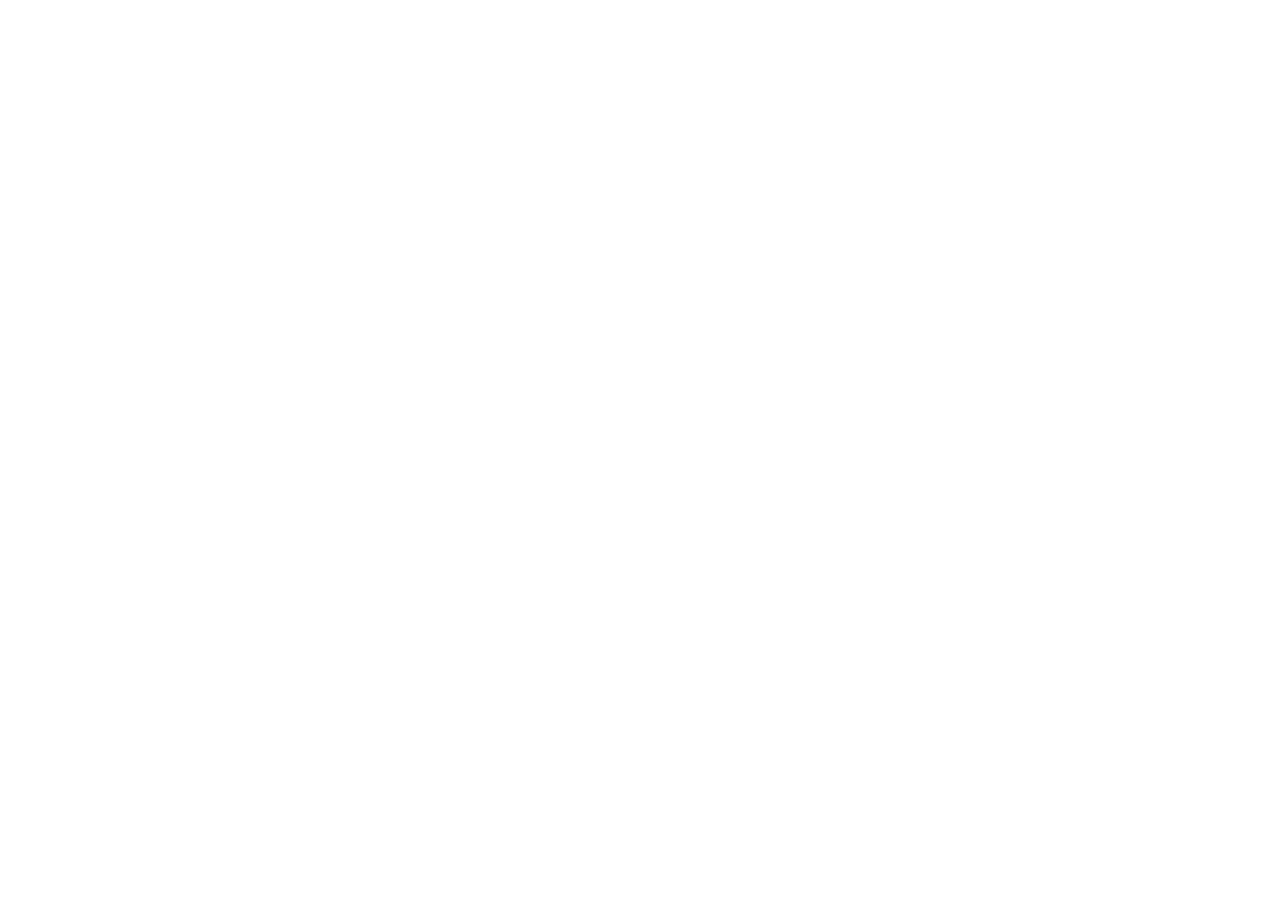
==== about.html @ 3f3650ba "V1.1 ALPHA - Replacing snake game with a random walk animation more well suited for this type of pag" ====
<!DOCTYPE html>
<!--[if lt IE 7]>      <html class="no-js lt-ie9 lt-ie8 lt-ie7"> <![endif]-->
<!--[if IE 7]>         <html class="no-js lt-ie9 lt-ie8"> <![endif]-->
<!--[if IE 8]>         <html class="no-js lt-ie9"> <![endif]-->
<!--[if gt IE 8]>      <html class="no-js"> <!-<![endif]-->
<html lang="pt-br">
    <head>
        <meta charset="utf-8">
        <meta http-equiv="X-UA-Compatible" content="IE=edge">
        <title>Gabriel Theophilo - Desenvolvedor Web</title>
        <meta name="description" content="Web developer Portfolio - Gabriel Theophilo">
        <meta name="viewport" content="width=device-width, initial-scale=1">
        <link rel="stylesheet" href="index.css">
        <link rel="preconnect" href="https://fonts.googleapis.com">
        <link rel="preconnect" href="https://fonts.gstatic.com" crossorigin>
        <link href="https://fonts.googleapis.com/css2?family=Bebas+Neue&display=swap" rel="stylesheet">
        <link rel="stylesheet" href="https://cdnjs.cloudflare.com/ajax/libs/font-awesome/6.5.2/css/all.min.css" integrity="sha512-SnH5WK+bZxgPHs44uWIX+LLJAJ9/2PkPKZ5QiAj6Ta86w+fsb2TkcmfRyVX3pBnMFcV7oQPJkl9QevSCWr3W6A==" crossorigin="anonymous" referrerpolicy="no-referrer" />
        
         <link rel="icon" type="image/x-icon" href="/assets/SVG/favicon.ico">
    </head>
    <body class="position-relative">
        <div id="root" class="position-absolute z-index-2 opacity-50"></div>
        <!--[if lt IE 7]>
            <p class="browsehappy">You are using an <strong>outdated</strong> browser. Please <a href="#">upgrade your browser</a> to improve your experience.</p>
        <![endif]-->
        <header>
            <div class="flex-apply flex-row justify-space-around">
                <div class="logo flex-apply flex-row gap-100">
                    <div class="position-relative width-100 height-100">
                        <img alt="logo" id="logo-img" src="./assets/SVG/logoName.svg" class="filter-white position-absolute top-0 left-zero full-width full-height"/>
                        <img alt="logo" id="logo-circle" src="./assets/SVG/logoCircle.svg" class="filter-white position-abolute top-0 left-zero z-index-plus-one full-width full-height rotate-apply-keyframe"/>
                    </div>
                    
                    <h1 id="logo-title" class="align-self-center">Gabriel Theophilo</h1>
                </div>
                <div class="pagelinks align-items-center flex-apply flex-row gap-5">
                    <div class="pagelink-group flex-apply flex-row align-items-baseline column-gap-05">
                        <a href="index.html" aria-label="Home" target="_blank" class="text-decoration-none color-inherit"><i class="fa-solid fa-house"></i></a>
                        <a href="index.html" aria-label="Home" target="_blank" class="text-decoration-none color-inherit"><p class="pagelink-title">Home</p></a>
                    </div>
                    <div class="pagelink-group flex-apply flex-row align-items-baseline column-gap-05">
                        <a href="about.html" aria-label="Sobre" target="_blank" class="text-decoration-none color-inherit"><i class="fa-solid fa-address-card"></i></a>
                        <a href="about.html" aria-label="Sobre" target="_blank" class="text-decoration-none color-inherit"><p class="pagelink-title">Sobre</p></a>
                    </div>
                    <div class="pagelink-group flex-apply flex-row align-items-baseline column-gap-05">
                        <a href="projects.html" aria-label="Projetos" target="_blank" class="text-decoration-none color-inherit"><i class="fa-solid fa-list-check"></i></a>
                        <a href="projects.html" aria-label="Projetos" target="_blank" class="text-decoration-none color-inherit"><p class="pagelink-title">Projetos</p></a>
                    </div>
                    <div class="pagelink-group flex-apply flex-row align-items-baseline column-gap-05">
                        <a href="contact.html" aria-label="Contato" target="_blank" class="text-decoration-none color-inherit"><i class="place-self fa-regular fa-envelope"></i></a>
                        <a href="contact.html" aria-label="Contato" target="_blank" class="text-decoration-none color-inherit"><p class="pagelink-title">Contato</p></a>
                    </div>
                    <!--<div class="pagelink-group flex-apply flex-row">
                        <i class="place-self fa-regular fa-file"></i>
                        <p class="pagelink-title">Currículo</p> 
                    </div>-->
                </div>
            </div>
        </header>
        <main>
            
            <content>
                <div class="text-align-center">
                    <h1>Lorem Ipsum Dolor Sit, Amet Consectetur</h1>
                    <p>Lorem ipsum dolor sit, amet consectetur adipisicing elit. Distinctio, suscipit accusamus odio esse aperiam vitae magni praesentium<br> totam voluptatem deleniti eaque incidunt illum culpa corporis debitis similique, id eos? Inventore.</p>
                </div>
                <div class="text-align-center">
                    <h2>Lorem Ipsum Dolor Sit, Amet Consectetur</h2>
                    <p>Lorem ipsum dolor sit, amet consectetur adipisicing elit. Distinctio, suscipit accusamus odio esse aperiam vitae magni praesentium<br> totam voluptatem deleniti eaque incidunt illum culpa corporis debitis similique, id eos?</p>
                </div>

            </content>
        
            <footer class="position-fixed left-zero bottom-zero full-width">
                <div class="flex-apply flex-row justify-space-around align-items-center gap-5">
                    <div class="flex-apply flex-colum place-items column-gap">
                        <a href="https://github.com/GabrielTheophilo"  aria-label="Veja aqui o perfil do github" target="_blank" class="text-decoration-none color-inherit"><i class="fa-brands fa-github"></i></a>
                        <a href="https://github.com/GabrielTheophilo" aria-label="Veja aqui o perfil do github" target="_blank" class="text-decoration-none color-inherit"><h1 class="logo-title">Github</h1></a>
                    </div>
                    <div class="flex-apply flex-colum place-items column-gap">
                        <a href="https://www.linkedin.com/in/gabriel-figueira-32053a110/" referrerpolicy="no-referrer" aria-label="Veja aqui o perfil do linkedin" target="_blank" class="text-decoration-none color-inherit"><i class="fa-brands fa-linkedin"></i></a>
                        <a href="https://www.linkedin.com/in/gabriel-figueira-32053a110/" referrerpolicy="no-referrer" aria-label="Veja aqui o perfil do linkedin" target="_blank" class="text-decoration-none color-inherit"><h1 class="logo-title">Linkedin</h1></a>
                    </div>
                    <div class="flex-apply flex-row place-items column-gap">
                        <a href="about_blank" referrerpolicy="no-referrer" aria-label="Veja aqui o perfil no discord" target="_blank" class="text-decoration-none color-inherit"><i class="fa-brands fa-discord"></i></a>
                        <a href="about_blank" referrerpolicy="no-referrer" aria-label="Veja aqui o perfil no discord" target="_blank" class="text-decoration-none color-inherit"><h1 class="logo-title">Discord</h1></a>
                    </div>
                    <div class="flex-apply flex-colum place-items column-gap">
                        <a href="mailto:gabrieltsf10@gmail.com" aria-label="Clique aqui para enviar um email" target="_blank" class="text-decoration-none color-inherit"></a><i class="fa-regular fa-envelope"></i></a>
                        <a href="mailto:gabrieltsf10@gmail.com" aria-label="Clique aqui para enviar um email" target="_blank" class="text-decoration-none color-inherit"></a><h1 class="logo-title">Email</h1></a>
                    </div>
                </div>
            </footer>
        </main>
        
        <!--<img alt="minigame sprite" class="sprite" id="source" src="assets/snake.png">
        <img alt="minigame sprite" class="sprite" id="source2" src="assets/food.png">-->
        <!--<script src="randomwalk.js"></script>-->
    </body>
</html>
---- index.css ----
@keyframes backgroundColorPalette {
    0% {   background-color: #180303; }
    25% {  background-color: #221a09;}
    50% {  background-color: #0f1b07;}
    75% {  background-color: #090b24;}
    100% { background-color: #24091f; }
}
  
.rotate-apply-keyframe {
    animation: rotate 20s linear infinite;
}


body {
    animation-name: backgroundColorPalette;
    animation-duration: 60s; /* Each color displayed for 2 seconds */
    animation-iteration-count: infinite; /* Loop indefinitely */
    animation-direction: alternate; /* Reverse direction after each iteration */

    color: white;
    font-family: "Bebas Neue", sans-serif;
    font-weight: 400;
    font-style: normal;
    overflow:hidden;
    margin: 0;
    padding: 0;
}



.flex-apply {
    display:flex;
}

.flex-row {
    flex-direction: row;
}

.justify-space-around {
    justify-content: space-around;
}

.justify-space-between {
    justify-content: space-between;
}

.flex-column {
    flex-direction: column;
}

.place-self {
    place-self: center;
}

.place-items {
    place-items: center;
}

.align-items-center {
    align-items: center;
}

.align-self-center {
    align-self: center;
}

.gap-5 {
    gap:25px;
}

.gap-100 {
    gap:100px;
}

.position-relative {
    position: relative;
}

.position-absolute {
    position: absolute;
}

.bottom-zero {
    bottom:0;
}

.left-zero {
    left: 0;
}

.position-fixed {
    position: fixed;
}

.width-100 {
    width: 120px;
}

.height-100 {
    height: 150px;
}

.full-width{
    width: 100%;
}

.full-height {
    height: 100%;
}

.top-0 {
    top: 0;
}

.left-zero {
    left:0;
}

.z-index-1 {
    z-index: -1;
}

.z-index-2 {
    z-index: -2;
}

.z-index-plus-1 {
    z-index: 1;
}

.opacity-50 {
    opacity: 0.5;
}

.text-align-center {
    text-align: center;
}

.text-decoration-none {
    text-decoration: none;
}

.align-items-baseline {
    align-items: baseline;
}


.column-gap {
    column-gap: 1rem;
}

.column-gap-05 {
    column-gap: 0.5rem;
}

.color-inherit {
    color: inherit;
}

.filter-white {
    filter: invert(1);
}


.position-relative {
    position: relative;
}

.position-absolute {
    position: absolute;
}



@keyframes rotate {
    from {
        transform: rotate(0deg);
    }
    to{
        transform: rotate(360deg);
    }
}



/*Below is the CSS code exclusively for the snake game */

@font-face {
    font-family: "myFont";
    src: url("assets/PressStart2P-Regular.ttf");
}

.button-6 {
    align-items: center;
    background-color: #FFFFFF;
    border: 1px solid rgba(0, 0, 0, 0.1);
    border-radius: .25rem;
    box-shadow: rgba(0, 0, 0, 0.02) 0 1px 3px 0;
    box-sizing: border-box;
    color: rgba(0, 0, 0, 0.85);
    cursor: pointer;
    display: inline-flex;
    font-family: 'myFont';
    font-size: 10px;
    font-weight: 500;
    justify-content: center;
    line-height: 1.25;
    margin: 10rem;
    margin-left: 45%;
    margin-top: 10%;
    min-height: 3rem;
    padding: calc(.875rem - 1px) calc(1.5rem - 1px);
    position: relative;
    text-decoration: none;
    transition: all 250ms;
    user-select: none;
    -webkit-user-select: none;
    touch-action: manipulation;
    vertical-align: baseline;
    width: auto;
  }
  
  .button-6:hover,
  .button-6:focus {
    border-color: rgba(0, 0, 0, 0.15);
    box-shadow: rgba(0, 0, 0, 0.1) 0 4px 12px;
    color: rgba(0, 0, 0, 0.65);
  }
  
  .button-6:hover {
    transform: translateY(-10px);
  }
  
  .button-6:active {
    background-color: #F0F0F1;
    border-color: rgba(0, 0, 0, 0.15);
    box-shadow: rgba(0, 0, 0, 0.06) 0 2px 4px;
    color: rgba(0, 0, 0, 0.65);
    transform: translateY(0);
  }
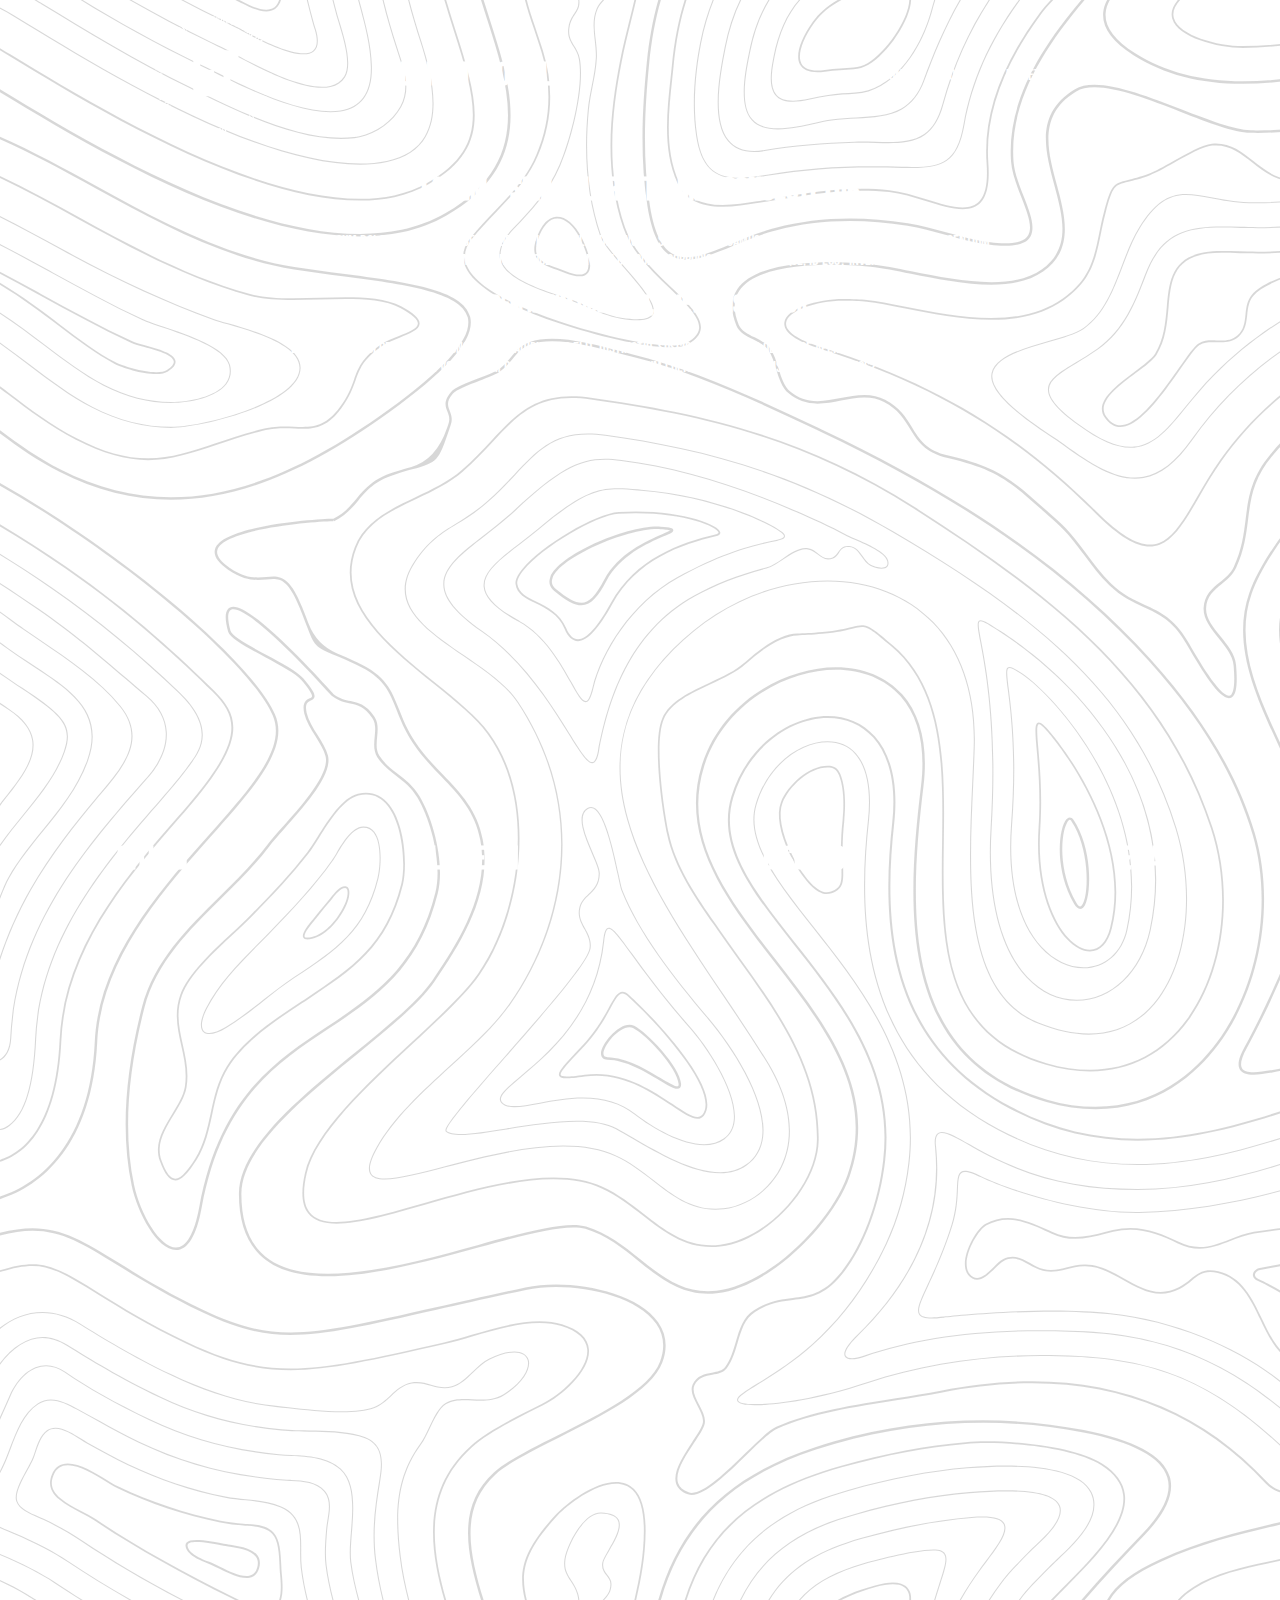
==== commit f087c146: "Refactor code and improve accessibility, css and responsivity,fix minor bugs, and update assets" ====
--- a/about.html
+++ b/about.html
@@ -1,8 +1,5 @@
 <!DOCTYPE html>
-<!--[if lt IE 7]>      <html class="no-js lt-ie9 lt-ie8 lt-ie7"> <![endif]-->
-<!--[if IE 7]>         <html class="no-js lt-ie9 lt-ie8"> <![endif]-->
-<!--[if IE 8]>         <html class="no-js lt-ie9"> <![endif]-->
-<!--[if gt IE 8]>      <html class="no-js"> <!-<![endif]-->
+
 <html lang="pt-br">
     <head>
         <meta charset="utf-8">
@@ -20,9 +17,7 @@
     </head>
     <body class="position-relative">
         <div id="root" class="position-absolute z-index-2 opacity-50"></div>
-        <!--[if lt IE 7]>
-            <p class="browsehappy">You are using an <strong>outdated</strong> browser. Please <a href="#">upgrade your browser</a> to improve your experience.</p>
-        <![endif]-->
+        <img src="assets/SVG/bg.svg" class="bg-svg position-absolute" id="bg" alt="background image">
         <header>
             <div class="flex-apply flex-row justify-space-around">
                 <div class="logo flex-apply flex-row gap-100">
@@ -35,20 +30,20 @@
                 </div>
                 <div class="pagelinks align-items-center flex-apply flex-row gap-5">
                     <div class="pagelink-group flex-apply flex-row align-items-baseline column-gap-05">
-                        <a href="index.html" aria-label="Home" target="_blank" class="text-decoration-none color-inherit"><i class="fa-solid fa-house"></i></a>
-                        <a href="index.html" aria-label="Home" target="_blank" class="text-decoration-none color-inherit"><p class="pagelink-title">Home</p></a>
+                        <a href="index.html" aria-label="Home" class="text-decoration-none color-inherit"><i class="fa-solid fa-house"></i></a>
+                        <a href="index.html" aria-label="Home" class="text-decoration-none color-inherit"><p class="pagelink-title">Home</p></a>
                     </div>
                     <div class="pagelink-group flex-apply flex-row align-items-baseline column-gap-05">
-                        <a href="about.html" aria-label="Sobre" target="_blank" class="text-decoration-none color-inherit"><i class="fa-solid fa-address-card"></i></a>
-                        <a href="about.html" aria-label="Sobre" target="_blank" class="text-decoration-none color-inherit"><p class="pagelink-title">Sobre</p></a>
+                        <a href="about.html" aria-label="Sobre" class="text-decoration-none color-inherit"><i class="fa-solid fa-address-card"></i></a>
+                        <a href="about.html" aria-label="Sobre" class="text-decoration-none color-inherit"><p class="pagelink-title">Sobre</p></a>
                     </div>
                     <div class="pagelink-group flex-apply flex-row align-items-baseline column-gap-05">
-                        <a href="projects.html" aria-label="Projetos" target="_blank" class="text-decoration-none color-inherit"><i class="fa-solid fa-list-check"></i></a>
-                        <a href="projects.html" aria-label="Projetos" target="_blank" class="text-decoration-none color-inherit"><p class="pagelink-title">Projetos</p></a>
+                        <a href="projects.html" aria-label="Projetos" class="text-decoration-none color-inherit"><i class="fa-solid fa-list-check"></i></a>
+                        <a href="projects.html" aria-label="Projetos" class="text-decoration-none color-inherit"><p class="pagelink-title">Projetos</p></a>
                     </div>
                     <div class="pagelink-group flex-apply flex-row align-items-baseline column-gap-05">
-                        <a href="contact.html" aria-label="Contato" target="_blank" class="text-decoration-none color-inherit"><i class="place-self fa-regular fa-envelope"></i></a>
-                        <a href="contact.html" aria-label="Contato" target="_blank" class="text-decoration-none color-inherit"><p class="pagelink-title">Contato</p></a>
+                        <a href="contact.html" aria-label="Contato" class="text-decoration-none color-inherit"><i class="place-self fa-regular fa-envelope"></i></a>
+                        <a href="contact.html" aria-label="Contato" class="text-decoration-none color-inherit"><p class="pagelink-title">Contato</p></a>
                     </div>
                     <!--<div class="pagelink-group flex-apply flex-row">
                         <i class="place-self fa-regular fa-file"></i>
@@ -95,6 +90,6 @@
         
         <!--<img alt="minigame sprite" class="sprite" id="source" src="assets/snake.png">
         <img alt="minigame sprite" class="sprite" id="source2" src="assets/food.png">-->
-        <!--<script src="randomwalk.js"></script>-->
+        <!--<script src="mousefollow.js"></script>-->
     </body>
 </html>--- a/index.css
+++ b/index.css
@@ -1,9 +1,9 @@
 @keyframes backgroundColorPalette {
-    0% {   background-color: #180303; }
-    25% {  background-color: #221a09;}
-    50% {  background-color: #0f1b07;}
-    75% {  background-color: #090b24;}
-    100% { background-color: #24091f; }
+    0% {   background-color: #63189c;}
+    25% {  background-color: #428f9c;}
+    50% {  background-color: #24b49c;}
+    75% {  background-color: #1b269c;}
+    100% { background-color: #a51c9c;}
 }
   
 .rotate-apply-keyframe {
@@ -26,7 +26,13 @@
     padding: 0;
 }
 
-
+.text-size-1-5 {
+    font-size: 1.5rem;
+}
+
+.text-size-2 {
+    font-size: 3rem;
+}
 
 .flex-apply {
     display:flex;
@@ -42,6 +48,11 @@
 
 .justify-space-between {
     justify-content: space-between;
+}
+
+
+.justify-evenly {
+    justify-content: space-evenly;
 }
 
 .flex-column {
@@ -237,4 +248,80 @@
     box-shadow: rgba(0, 0, 0, 0.06) 0 2px 4px;
     color: rgba(0, 0, 0, 0.65);
     transform: translateY(0);
-  }+  }
+
+  .mobile {
+    display: none;
+  }
+
+
+  #bg {
+    height: 100rem;
+    position: absolute;
+    z-index:-11;
+    opacity:24%;
+    object-fit: fill;
+    margin:0;
+  }
+
+  @media (max-width: 880px) {
+    .mobile {
+        display: flex;
+    }
+    body {
+        font-family: "Bebas Neue", sans-serif;
+        font-weight: 100;
+        font-style: normal;
+    }
+    
+    #logo-title {
+        display: none;
+    }
+    div a i.fa-brands, div a i.fa-envelope, div a i.fa-regular{
+        display: none;
+    }
+    .column-gap {
+        column-gap: 0.05rem;
+    }
+    .gap-100 {
+        gap: 10px;
+    }
+
+    .gap-5 {
+        gap: 1px;
+    }
+    .pagelinks {
+        display:none;
+    }
+  }
+
+  @media (max-width: 740px) {
+    .mobile {
+        display: flex;
+    }
+    body {
+        font-family: "Bebas Neue", sans-serif;
+        font-weight: 100;
+        font-style: normal;
+    }
+    
+    #logo-title {
+        display: none;
+    }
+    div a i.fa-brands, div a i.fa-envelope, div a i.fa-regular{
+        display: none;
+    }
+    .column-gap {
+        column-gap: 0.05rem;
+    }
+    .gap-100 {
+        gap: 10px;
+    }
+
+    .gap-5 {
+        gap: 1px;
+    }
+    .pagelinks {
+        display:none;
+    }
+  }
